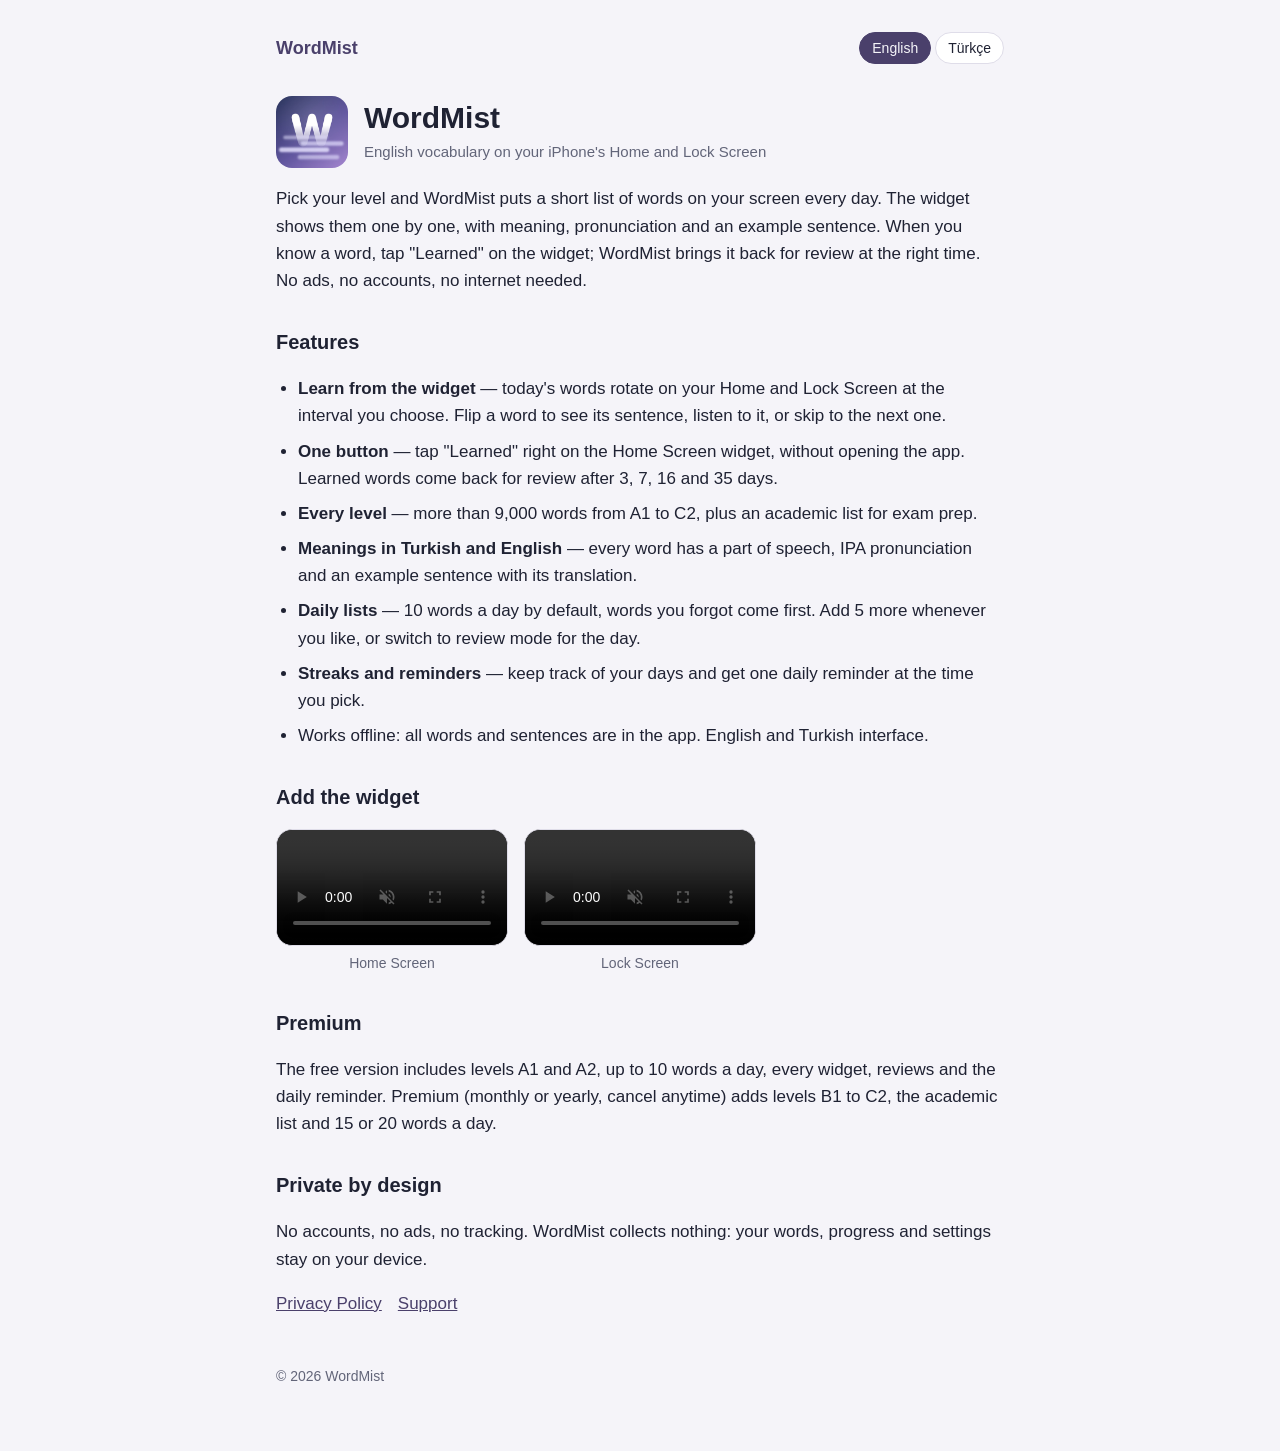
==== index.html @ cceea668 "WordMist website: home, privacy policy and support (EN/TR)" ====
<!doctype html>
<html lang="en">
<head>
<meta charset="utf-8">
<meta name="viewport" content="width=device-width, initial-scale=1">
<title>WordMist</title>
<meta name="description" content="WordMist — learn English words from your iPhone's Home and Lock Screen widgets. No ads, no accounts, works offline.">
<link rel="icon" href="img/icon.jpg">
<link rel="stylesheet" href="style.css">
</head>
<body>
<main>
<header class="top">
  <a class="brand" href="index.html">WordMist</a>
  <div class="lang" role="group" aria-label="Language / Dil">
    <button type="button" data-set="en" aria-pressed="true">English</button>
    <button type="button" data-set="tr" aria-pressed="false">Türkçe</button>
  </div>
</header>

<div class="hero">
  <img src="img/icon.jpg" alt="" width="72" height="72">
  <div>
    <h1>WordMist</h1>
    <p class="meta" data-l="en">English vocabulary on your iPhone's Home and Lock Screen</p>
    <p class="meta" data-l="tr" hidden>iPhone'unun Ana Ekranı'nda ve Kilit Ekranı'nda İngilizce kelimeler</p>
  </div>
</div>

<p data-l="en">Pick your level and WordMist puts a short list of words on your screen every day. The widget shows them one by one, with meaning, pronunciation and an example sentence. When you know a word, tap "Learned" on the widget; WordMist brings it back for review at the right time. No ads, no accounts, no internet needed.</p>
<p data-l="tr" hidden>Seviyeni seç, WordMist her gün kısa bir kelime listesini ekranına getirsin. Araç takımı kelimeleri anlamı, okunuşu ve örnek cümlesiyle sırayla gösterir. Bir kelimeyi öğrenince araç takımındaki "Öğrendim"e dokun; WordMist onu doğru zamanda tekrar için geri getirir. Reklam yok, hesap yok, internet gerekmez.</p>

<h2 data-l="en">Features</h2><h2 data-l="tr" hidden>Özellikler</h2>
<ul class="features" data-l="en">
  <li><b>Learn from the widget</b> — today's words rotate on your Home and Lock Screen at the interval you choose. Flip a word to see its sentence, listen to it, or skip to the next one.</li>
  <li><b>One button</b> — tap "Learned" right on the Home Screen widget, without opening the app. Learned words come back for review after 3, 7, 16 and 35 days.</li>
  <li><b>Every level</b> — more than 9,000 words from A1 to C2, plus an academic list for exam prep.</li>
  <li><b>Meanings in Turkish and English</b> — every word has a part of speech, IPA pronunciation and an example sentence with its translation.</li>
  <li><b>Daily lists</b> — 10 words a day by default, words you forgot come first. Add 5 more whenever you like, or switch to review mode for the day.</li>
  <li><b>Streaks and reminders</b> — keep track of your days and get one daily reminder at the time you pick.</li>
  <li>Works offline: all words and sentences are in the app. English and Turkish interface.</li>
</ul>
<ul class="features" data-l="tr" hidden>
  <li><b>Araç takımından öğren</b> — günün kelimeleri seçtiğin aralıkla Ana Ekran'da ve Kilit Ekranı'nda döner. Kelimeyi çevirip cümlesini gör, dinle ya da sıradakine geç.</li>
  <li><b>Tek düğme</b> — uygulamayı açmadan Ana Ekran araç takımındaki "Öğrendim"e dokun. Öğrendiğin kelimeler 3, 7, 16 ve 35 gün sonra tekrar için geri gelir.</li>
  <li><b>Her seviye</b> — A1'den C2'ye 9.000'den fazla kelime, sınavlara hazırlık için akademik liste.</li>
  <li><b>Türkçe ve İngilizce anlamlar</b> — her kelimenin türü, IPA okunuşu ve çevirisiyle birlikte örnek cümlesi var.</li>
  <li><b>Günlük listeler</b> — varsayılan olarak günde 10 kelime, unuttukların önce gelir. İstediğinde 5 kelime daha ekle ya da o gün tekrar moduna geç.</li>
  <li><b>Seriler ve hatırlatma</b> — günlerini takip et, seçtiğin saatte günde bir hatırlatma al.</li>
  <li>İnternetsiz çalışır: tüm kelimeler ve cümleler uygulamanın içinde. Türkçe ve İngilizce arayüz.</li>
</ul>

<h2 data-l="en">Add the widget</h2><h2 data-l="tr" hidden>Araç takımını ekle</h2>
<ul class="videos" id="videos"></ul>

<h2 data-l="en">Premium</h2><h2 data-l="tr" hidden>Premium</h2>
<p data-l="en">The free version includes levels A1 and A2, up to 10 words a day, every widget, reviews and the daily reminder. Premium (monthly or yearly, cancel anytime) adds levels B1 to C2, the academic list and 15 or 20 words a day.</p>
<p data-l="tr" hidden>Ücretsiz sürümde A1 ve A2 seviyeleri, günde en çok 10 kelime, tüm araç takımları, tekrarlar ve günlük hatırlatma vardır. Premium (aylık ya da yıllık, istediğin zaman iptal) B1'den C2'ye seviyeleri, akademik listeyi ve günde 15 ya da 20 kelimeyi getirir.</p>

<h2 data-l="en">Private by design</h2><h2 data-l="tr" hidden>Gizlilik öncelikli</h2>
<p data-l="en">No accounts, no ads, no tracking. WordMist collects nothing: your words, progress and settings stay on your device.</p>
<p data-l="tr" hidden>Hesap yok, reklam yok, takip yok. WordMist hiçbir veri toplamaz: kelimelerin, ilerlemen ve ayarların cihazında kalır.</p>

<ul class="links">
  <li><a href="privacy.html" data-l="en">Privacy Policy</a><a href="privacy-tr.html" data-l="tr" hidden>Gizlilik Politikası</a></li>
  <li><a href="support.html" data-l="en">Support</a><a href="support-tr.html" data-l="tr" hidden>Destek</a></li>
</ul>
<footer>© 2026 WordMist</footer>
</main>
<script>
(function () {
  var videos = [
    ["home", "Home Screen", "Ana Ekran"], ["lock", "Lock Screen", "Kilit Ekranı"]
  ];
  function saved() { try { return localStorage.getItem("lang"); } catch (e) { return null; } }
  function pick() {
    var q = /[?&]lang=(en|tr)/.exec(location.search);
    return (q && q[1]) || saved() || ((navigator.language || "").slice(0, 2) === "tr" ? "tr" : "en");
  }
  function apply(l) {
    document.documentElement.lang = l;
    document.querySelectorAll("[data-l]").forEach(function (e) { e.hidden = e.getAttribute("data-l") !== l; });
    document.querySelectorAll("[data-set]").forEach(function (b) { b.setAttribute("aria-pressed", b.dataset.set === l); });
    document.getElementById("videos").innerHTML = videos.map(function (v) {
      var c = l === "tr" ? v[2] : v[1];
      return '<li><figure><video controls muted playsinline preload="metadata" src="video/widget_guide_' + v[0] + "_" + l + '.mp4#t=0.1" aria-label="WordMist — ' + c + '"></video><figcaption>' + c + "</figcaption></figure></li>";
    }).join("");
    try { localStorage.setItem("lang", l); } catch (e) {}
  }
  document.querySelectorAll("[data-set]").forEach(function (b) { b.addEventListener("click", function () { apply(b.dataset.set); }); });
  apply(pick());
})();
</script>
</body>
</html>
---- style.css ----
:root{--bg:#f5f4f9;--surface:#ffffff;--fg:#1f2233;--muted:#626579;--line:#dfdde9;--accent:#4a406b;color-scheme:light dark}
@media (prefers-color-scheme:dark){:root{--bg:#191b28;--surface:#232637;--fg:#ecebf3;--muted:#a3a3b8;--line:#363950;--accent:#ffd17a}}
*{box-sizing:border-box}
body{margin:0;background:var(--bg);color:var(--fg);font:17px/1.6 -apple-system,BlinkMacSystemFont,"Segoe UI",Roboto,sans-serif}
main{max-width:760px;margin:0 auto;padding:32px 16px 64px}
h1{font-size:30px;line-height:1.2;margin:0 0 4px}
h2{font-size:20px;margin:32px 0 8px}
p,li{color:var(--fg)}
.muted,.meta{color:var(--muted);font-size:15px;margin:0}
a{color:var(--accent)}
ul{padding-left:22px}
footer{margin-top:48px;color:var(--muted);font-size:14px}

.top{display:flex;justify-content:space-between;align-items:center;gap:12px;flex-wrap:wrap;margin-bottom:32px}
.brand{font-weight:700;color:var(--accent);text-decoration:none;font-size:18px}
.top nav{display:flex;gap:16px;font-size:15px}
.top nav a{color:var(--muted)}
.top nav a[aria-current]{color:var(--fg);font-weight:600}
.lang{display:flex;gap:4px}
.lang button{font:inherit;font-size:14px;padding:4px 12px;border:1px solid var(--line);background:var(--surface);color:var(--fg);border-radius:999px;cursor:pointer}
.lang button[aria-pressed="true"]{background:var(--accent);border-color:var(--accent);color:var(--bg)}
.hero{display:flex;align-items:center;gap:16px;margin-bottom:16px}
.hero img{width:72px;height:72px;border-radius:16px}
.features li{margin:8px 0}
.videos{display:grid;grid-template-columns:repeat(auto-fill,minmax(200px,1fr));gap:16px;margin:16px 0;padding:0;list-style:none}
.videos figure{margin:0}
.videos video{display:block;width:100%;max-width:260px;margin:0 auto;border-radius:16px;border:1px solid var(--line);background:#000}
.videos figcaption{font-size:14px;color:var(--muted);margin-top:6px;text-align:center}
.links{display:flex;gap:16px;flex-wrap:wrap;padding:0;list-style:none}
[hidden]{display:none !important}
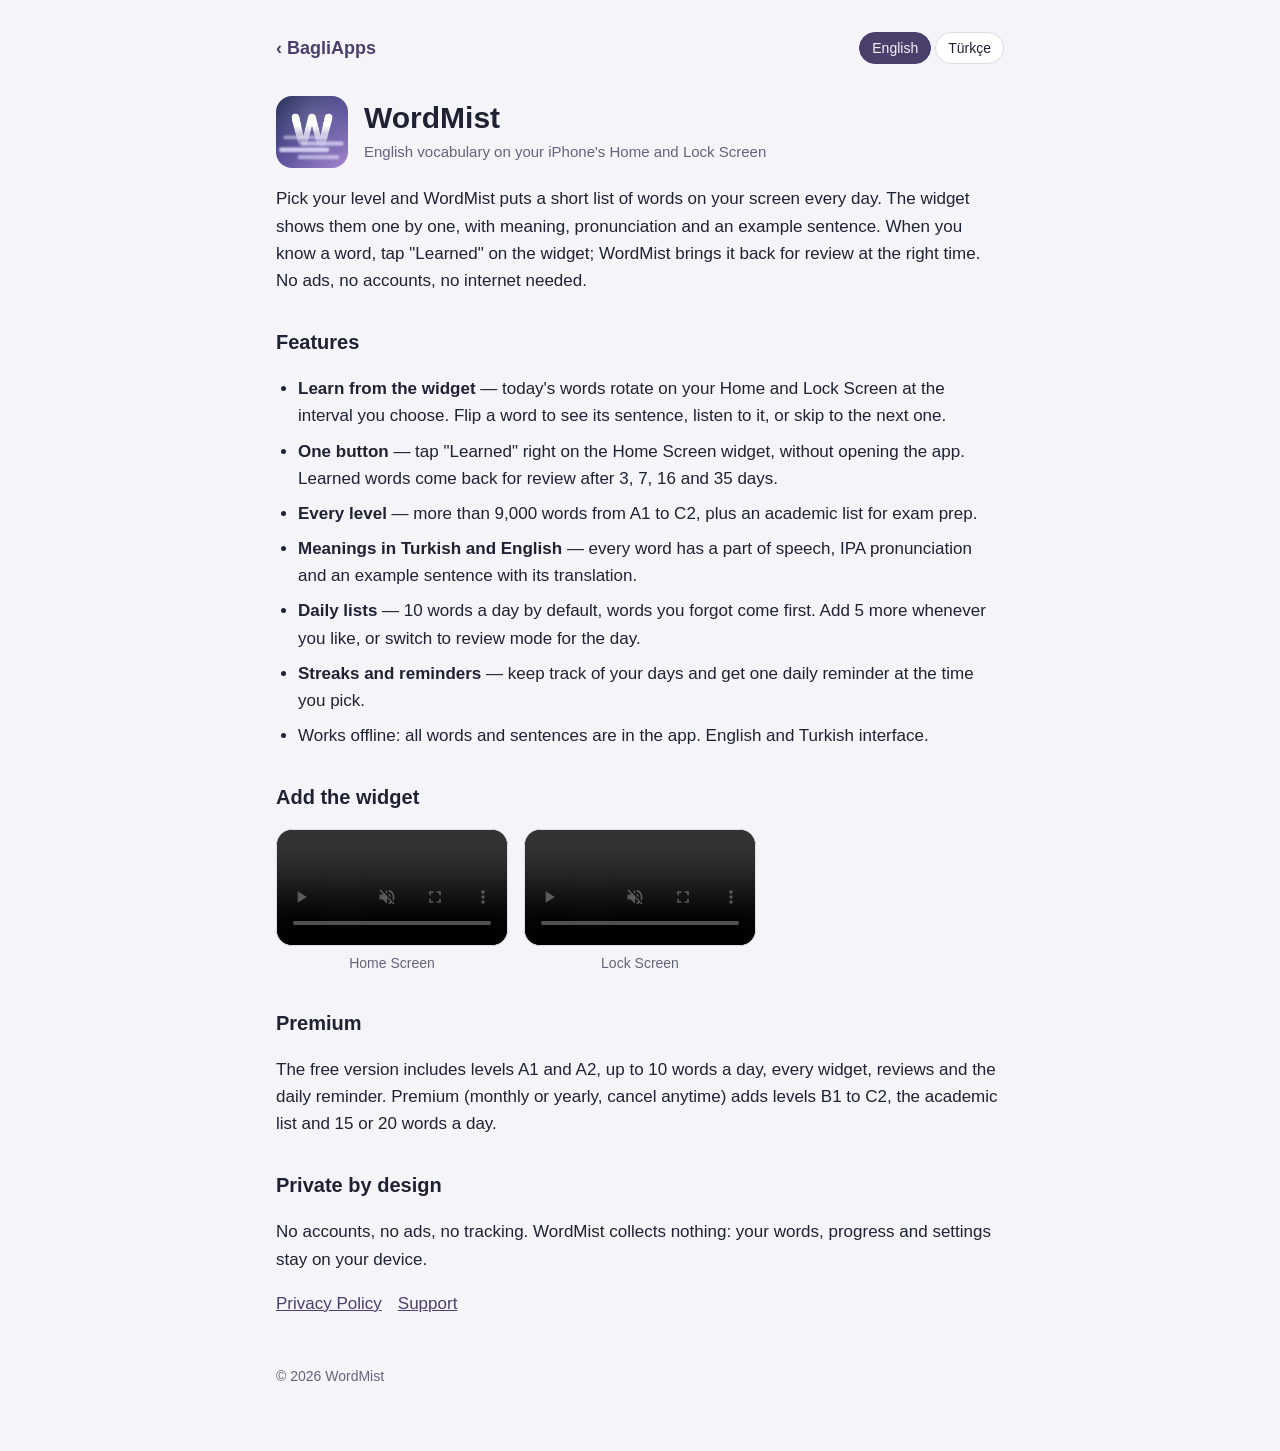
==== commit 093b437d: "Top link to BagliApps home" ====
--- a/index.html
+++ b/index.html
@@ -11,7 +11,7 @@
 <body>
 <main>
 <header class="top">
-  <a class="brand" href="index.html">WordMist</a>
+  <a class="brand" href="https://bagliapps.github.io/">‹ BagliApps</a>
   <div class="lang" role="group" aria-label="Language / Dil">
     <button type="button" data-set="en" aria-pressed="true">English</button>
     <button type="button" data-set="tr" aria-pressed="false">Türkçe</button>
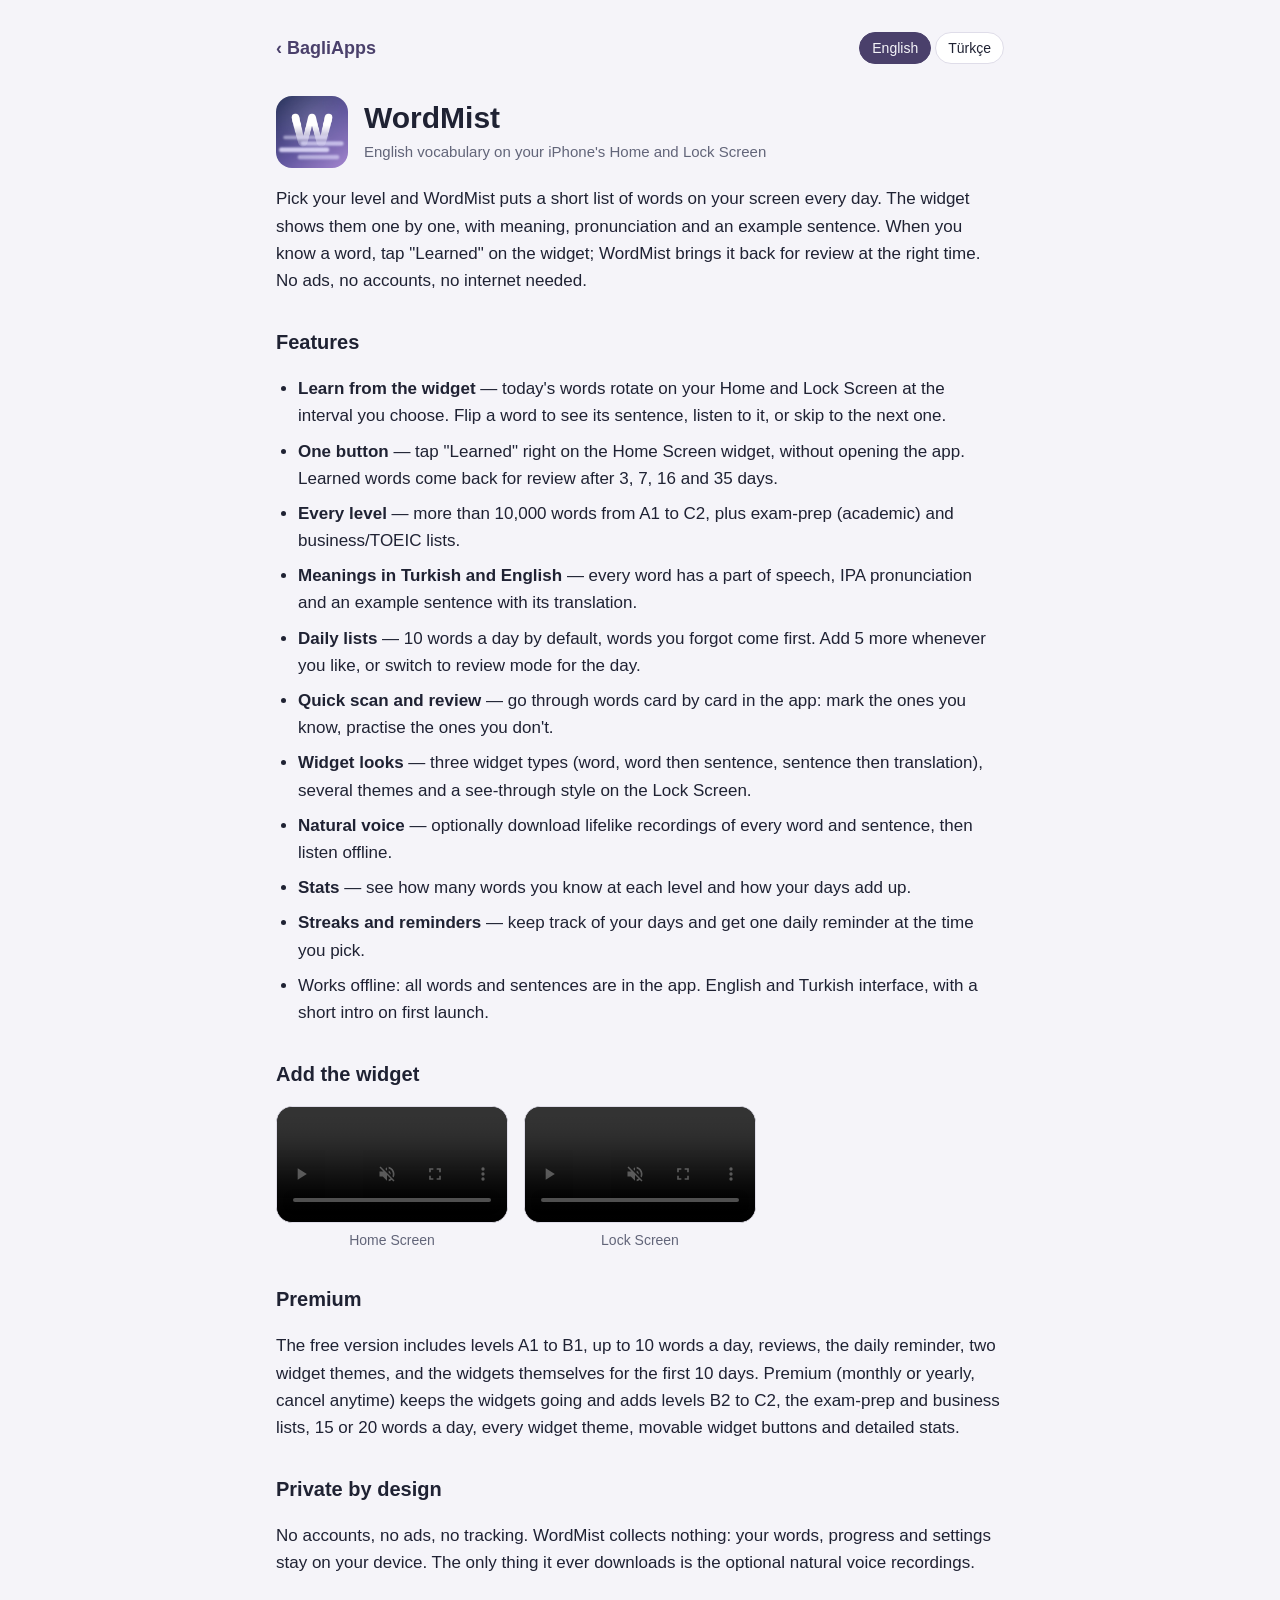
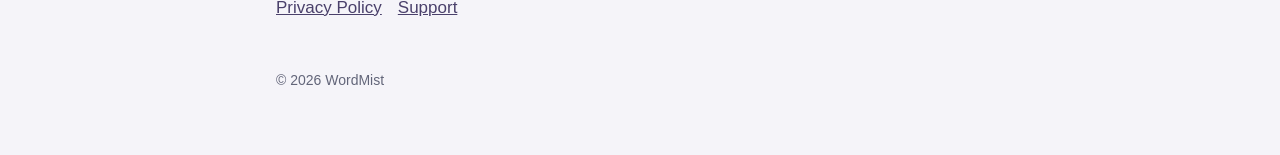
==== commit cc457464: "Update site: current features, Premium tiers, natural voice download in privacy policy" ====
--- a/index.html
+++ b/index.html
@@ -34,32 +34,40 @@
 <ul class="features" data-l="en">
   <li><b>Learn from the widget</b> — today's words rotate on your Home and Lock Screen at the interval you choose. Flip a word to see its sentence, listen to it, or skip to the next one.</li>
   <li><b>One button</b> — tap "Learned" right on the Home Screen widget, without opening the app. Learned words come back for review after 3, 7, 16 and 35 days.</li>
-  <li><b>Every level</b> — more than 9,000 words from A1 to C2, plus an academic list for exam prep.</li>
+  <li><b>Every level</b> — more than 10,000 words from A1 to C2, plus exam-prep (academic) and business/TOEIC lists.</li>
   <li><b>Meanings in Turkish and English</b> — every word has a part of speech, IPA pronunciation and an example sentence with its translation.</li>
   <li><b>Daily lists</b> — 10 words a day by default, words you forgot come first. Add 5 more whenever you like, or switch to review mode for the day.</li>
+  <li><b>Quick scan and review</b> — go through words card by card in the app: mark the ones you know, practise the ones you don't.</li>
+  <li><b>Widget looks</b> — three widget types (word, word then sentence, sentence then translation), several themes and a see-through style on the Lock Screen.</li>
+  <li><b>Natural voice</b> — optionally download lifelike recordings of every word and sentence, then listen offline.</li>
+  <li><b>Stats</b> — see how many words you know at each level and how your days add up.</li>
   <li><b>Streaks and reminders</b> — keep track of your days and get one daily reminder at the time you pick.</li>
-  <li>Works offline: all words and sentences are in the app. English and Turkish interface.</li>
+  <li>Works offline: all words and sentences are in the app. English and Turkish interface, with a short intro on first launch.</li>
 </ul>
 <ul class="features" data-l="tr" hidden>
   <li><b>Araç takımından öğren</b> — günün kelimeleri seçtiğin aralıkla Ana Ekran'da ve Kilit Ekranı'nda döner. Kelimeyi çevirip cümlesini gör, dinle ya da sıradakine geç.</li>
   <li><b>Tek düğme</b> — uygulamayı açmadan Ana Ekran araç takımındaki "Öğrendim"e dokun. Öğrendiğin kelimeler 3, 7, 16 ve 35 gün sonra tekrar için geri gelir.</li>
-  <li><b>Her seviye</b> — A1'den C2'ye 9.000'den fazla kelime, sınavlara hazırlık için akademik liste.</li>
+  <li><b>Her seviye</b> — A1'den C2'ye 10.000'den fazla kelime; sınavlara hazırlık (akademik) ve iş/TOEIC listeleri.</li>
   <li><b>Türkçe ve İngilizce anlamlar</b> — her kelimenin türü, IPA okunuşu ve çevirisiyle birlikte örnek cümlesi var.</li>
   <li><b>Günlük listeler</b> — varsayılan olarak günde 10 kelime, unuttukların önce gelir. İstediğinde 5 kelime daha ekle ya da o gün tekrar moduna geç.</li>
+  <li><b>Hızlı tarama ve tekrar</b> — kelimeleri uygulamada kart kart gez: bildiklerini işaretle, bilmediklerini çalış.</li>
+  <li><b>Araç takımı görünümleri</b> — üç araç takımı türü (kelime, kelime sonra cümle, cümle sonra çeviri), birkaç tema ve Kilit Ekranı'nda şeffaf görünüm.</li>
+  <li><b>Doğal ses</b> — istersen her kelimenin ve cümlenin gerçekçi kayıtlarını indir, internetsiz dinle.</li>
+  <li><b>İstatistik</b> — her seviyede kaç kelime bildiğini ve günlerinin nasıl toplandığını gör.</li>
   <li><b>Seriler ve hatırlatma</b> — günlerini takip et, seçtiğin saatte günde bir hatırlatma al.</li>
-  <li>İnternetsiz çalışır: tüm kelimeler ve cümleler uygulamanın içinde. Türkçe ve İngilizce arayüz.</li>
+  <li>İnternetsiz çalışır: tüm kelimeler ve cümleler uygulamanın içinde. Türkçe ve İngilizce arayüz; ilk açılışta kısa bir tanıtım.</li>
 </ul>
 
 <h2 data-l="en">Add the widget</h2><h2 data-l="tr" hidden>Araç takımını ekle</h2>
 <ul class="videos" id="videos"></ul>
 
 <h2 data-l="en">Premium</h2><h2 data-l="tr" hidden>Premium</h2>
-<p data-l="en">The free version includes levels A1 and A2, up to 10 words a day, every widget, reviews and the daily reminder. Premium (monthly or yearly, cancel anytime) adds levels B1 to C2, the academic list and 15 or 20 words a day.</p>
-<p data-l="tr" hidden>Ücretsiz sürümde A1 ve A2 seviyeleri, günde en çok 10 kelime, tüm araç takımları, tekrarlar ve günlük hatırlatma vardır. Premium (aylık ya da yıllık, istediğin zaman iptal) B1'den C2'ye seviyeleri, akademik listeyi ve günde 15 ya da 20 kelimeyi getirir.</p>
+<p data-l="en">The free version includes levels A1 to B1, up to 10 words a day, reviews, the daily reminder, two widget themes, and the widgets themselves for the first 10 days. Premium (monthly or yearly, cancel anytime) keeps the widgets going and adds levels B2 to C2, the exam-prep and business lists, 15 or 20 words a day, every widget theme, movable widget buttons and detailed stats.</p>
+<p data-l="tr" hidden>Ücretsiz sürümde A1–B1 seviyeleri, günde en çok 10 kelime, tekrarlar, günlük hatırlatma, iki araç takımı teması ve ilk 10 gün araç takımlarının kendisi vardır. Premium (aylık ya da yıllık, istediğin zaman iptal) araç takımlarını sürdürür; B2–C2 seviyelerini, sınav ve iş listelerini, günde 15 ya da 20 kelimeyi, tüm araç takımı temalarını, araç takımı düğmelerini taşımayı ve detaylı istatistiği getirir.</p>
 
 <h2 data-l="en">Private by design</h2><h2 data-l="tr" hidden>Gizlilik öncelikli</h2>
-<p data-l="en">No accounts, no ads, no tracking. WordMist collects nothing: your words, progress and settings stay on your device.</p>
-<p data-l="tr" hidden>Hesap yok, reklam yok, takip yok. WordMist hiçbir veri toplamaz: kelimelerin, ilerlemen ve ayarların cihazında kalır.</p>
+<p data-l="en">No accounts, no ads, no tracking. WordMist collects nothing: your words, progress and settings stay on your device. The only thing it ever downloads is the optional natural voice recordings.</p>
+<p data-l="tr" hidden>Hesap yok, reklam yok, takip yok. WordMist hiçbir veri toplamaz: kelimelerin, ilerlemen ve ayarların cihazında kalır. İndirdiği tek şey isteğe bağlı doğal ses kayıtlarıdır.</p>
 
 <ul class="links">
   <li><a href="privacy.html" data-l="en">Privacy Policy</a><a href="privacy-tr.html" data-l="tr" hidden>Gizlilik Politikası</a></li>
